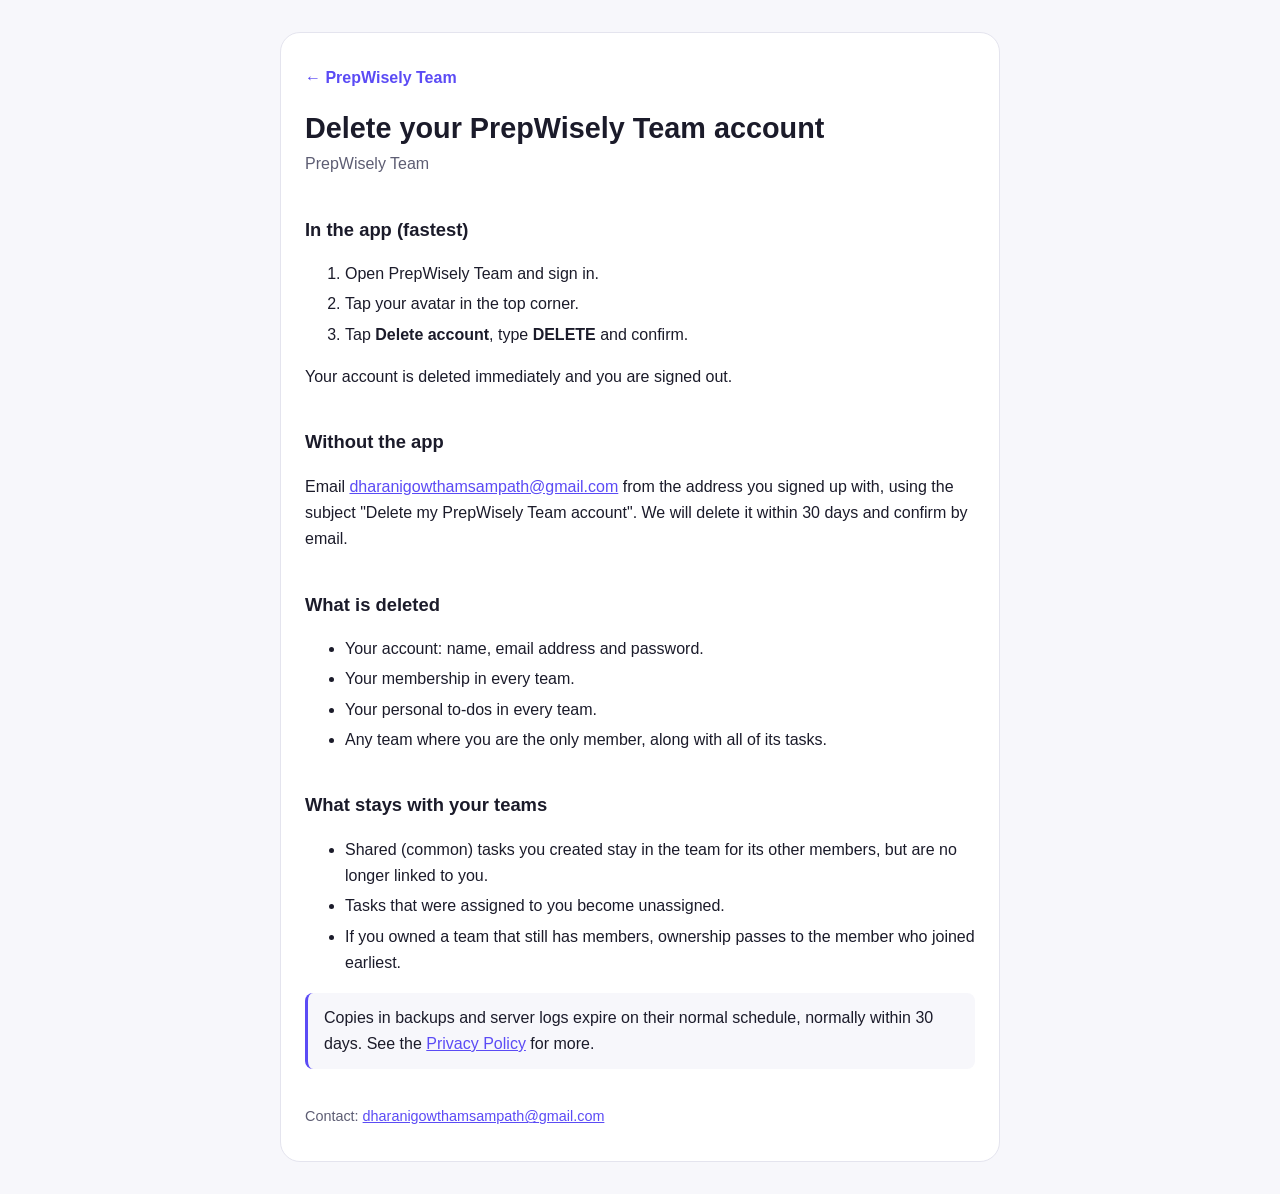
==== docs/delete-account.html @ 27c5993a "Add account deletion, legal pages, GPL-3.0 license; fix task edit rights - Delete account from the a" ====
<!doctype html>
<html lang="en">
<head>
  <meta charset="utf-8">
  <meta name="viewport" content="width=device-width, initial-scale=1">
  <title>Delete Your Account – PrepWisely Team</title>
  <link rel="stylesheet" href="style.css">
</head>
<body>
<main>
  <a class="home" href="./">← PrepWisely Team</a>
  <h1>Delete your PrepWisely Team account</h1>
  <p class="meta">PrepWisely Team</p>

  <h2>In the app (fastest)</h2>
  <ol>
    <li>Open PrepWisely Team and sign in.</li>
    <li>Tap your avatar in the top corner.</li>
    <li>Tap <strong>Delete account</strong>, type <strong>DELETE</strong> and
    confirm.</li>
  </ol>
  <p>Your account is deleted immediately and you are signed out.</p>

  <h2>Without the app</h2>
  <p>Email <a href="mailto:dharanigowthamsampath@gmail.com?subject=Delete%20my%20PrepWisely%20Team%20account">dharanigowthamsampath@gmail.com</a>
  from the address you signed up with, using the subject "Delete my PrepWisely
  Team account". We will delete it within 30 days and confirm by email.</p>

  <h2>What is deleted</h2>
  <ul>
    <li>Your account: name, email address and password.</li>
    <li>Your membership in every team.</li>
    <li>Your personal to-dos in every team.</li>
    <li>Any team where you are the only member, along with all of its tasks.</li>
  </ul>

  <h2>What stays with your teams</h2>
  <ul>
    <li>Shared (common) tasks you created stay in the team for its other members,
    but are no longer linked to you.</li>
    <li>Tasks that were assigned to you become unassigned.</li>
    <li>If you owned a team that still has members, ownership passes to the
    member who joined earliest.</li>
  </ul>

  <p class="note">Copies in backups and server logs expire on their normal
  schedule, normally within 30 days. See the <a href="privacy.html">Privacy
  Policy</a> for more.</p>

  <footer>Contact: <a href="mailto:dharanigowthamsampath@gmail.com">dharanigowthamsampath@gmail.com</a></footer>
</main>
</body>
</html>
---- docs/style.css ----
:root {
  --bg: #f7f7fb;
  --surface: #ffffff;
  --text: #1b1b2a;
  --muted: #5d5d73;
  --border: #e4e4ee;
  --accent: #5b4bf5;
}
@media (prefers-color-scheme: dark) {
  :root {
    --bg: #121219;
    --surface: #1b1b25;
    --text: #ececf3;
    --muted: #a3a3b8;
    --border: #2c2c3a;
    --accent: #8b7dff;
  }
}
* { box-sizing: border-box; }
body {
  margin: 0;
  background: var(--bg);
  color: var(--text);
  font: 16px/1.65 -apple-system, BlinkMacSystemFont, "Segoe UI", Roboto, sans-serif;
}
main {
  max-width: 720px;
  margin: 32px auto;
  padding: 32px 24px;
  background: var(--surface);
  border: 1px solid var(--border);
  border-radius: 20px;
}
@media (max-width: 760px) {
  main { margin: 0; border: 0; border-radius: 0; padding: 24px 16px; }
}
h1 { font-size: 1.8rem; line-height: 1.25; margin: 0 0 4px; }
h2 { font-size: 1.15rem; margin: 2em 0 0.5em; }
.meta { color: var(--muted); margin: 0 0 1.5em; }
a { color: var(--accent); }
li { margin: 0.25em 0; }
table { width: 100%; border-collapse: collapse; font-size: 0.95rem; }
th, td { text-align: left; vertical-align: top; padding: 8px; border-bottom: 1px solid var(--border); }
.note { padding: 12px 16px; border-left: 3px solid var(--accent); background: var(--bg); border-radius: 8px; }
footer { margin-top: 2.5em; color: var(--muted); font-size: 0.9rem; }
.home { display: inline-block; margin-bottom: 20px; font-weight: 600; text-decoration: none; }
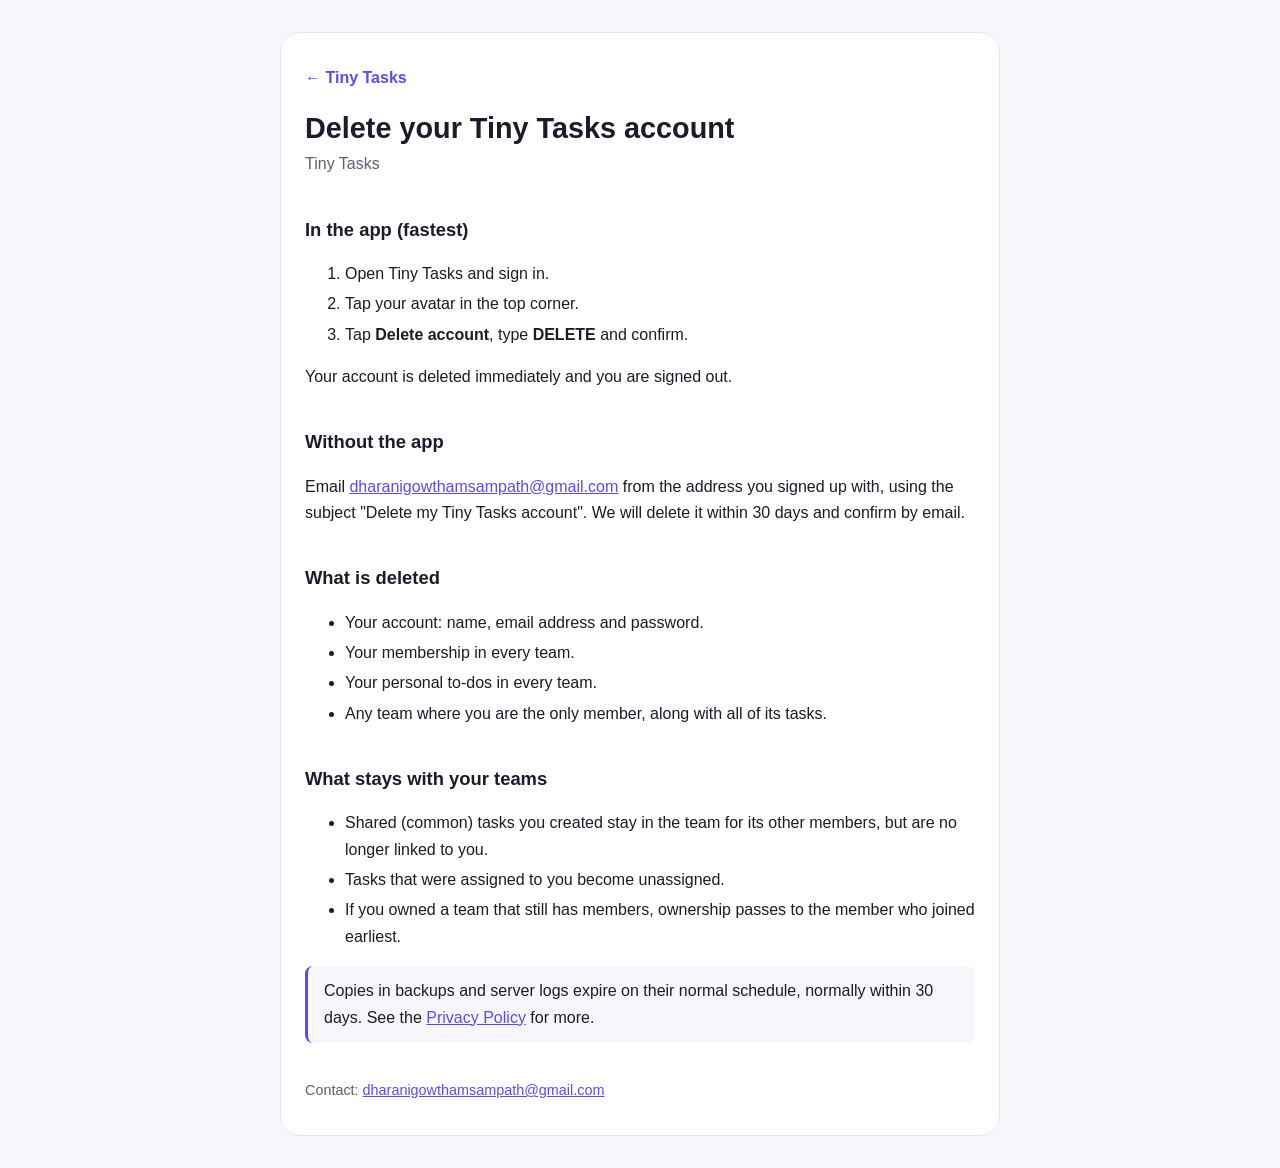
==== commit cac95266: "Add app icons/splash, version checks, offline banner, and team setup updates - New launcher icons an" ====
--- a/docs/delete-account.html
+++ b/docs/delete-account.html
@@ -3,18 +3,18 @@
 <head>
   <meta charset="utf-8">
   <meta name="viewport" content="width=device-width, initial-scale=1">
-  <title>Delete Your Account – PrepWisely Team</title>
+  <title>Delete Your Account – Tiny Tasks</title>
   <link rel="stylesheet" href="style.css">
 </head>
 <body>
 <main>
-  <a class="home" href="./">← PrepWisely Team</a>
-  <h1>Delete your PrepWisely Team account</h1>
-  <p class="meta">PrepWisely Team</p>
+  <a class="home" href="./">← Tiny Tasks</a>
+  <h1>Delete your Tiny Tasks account</h1>
+  <p class="meta">Tiny Tasks</p>
 
   <h2>In the app (fastest)</h2>
   <ol>
-    <li>Open PrepWisely Team and sign in.</li>
+    <li>Open Tiny Tasks and sign in.</li>
     <li>Tap your avatar in the top corner.</li>
     <li>Tap <strong>Delete account</strong>, type <strong>DELETE</strong> and
     confirm.</li>
@@ -22,9 +22,9 @@
   <p>Your account is deleted immediately and you are signed out.</p>
 
   <h2>Without the app</h2>
-  <p>Email <a href="mailto:dharanigowthamsampath@gmail.com?subject=Delete%20my%20PrepWisely%20Team%20account">dharanigowthamsampath@gmail.com</a>
-  from the address you signed up with, using the subject "Delete my PrepWisely
-  Team account". We will delete it within 30 days and confirm by email.</p>
+  <p>Email <a href="mailto:dharanigowthamsampath@gmail.com?subject=Delete%20my%20Tiny%20Tasks%20account">dharanigowthamsampath@gmail.com</a>
+  from the address you signed up with, using the subject "Delete my Tiny Tasks
+  account". We will delete it within 30 days and confirm by email.</p>
 
   <h2>What is deleted</h2>
   <ul>
